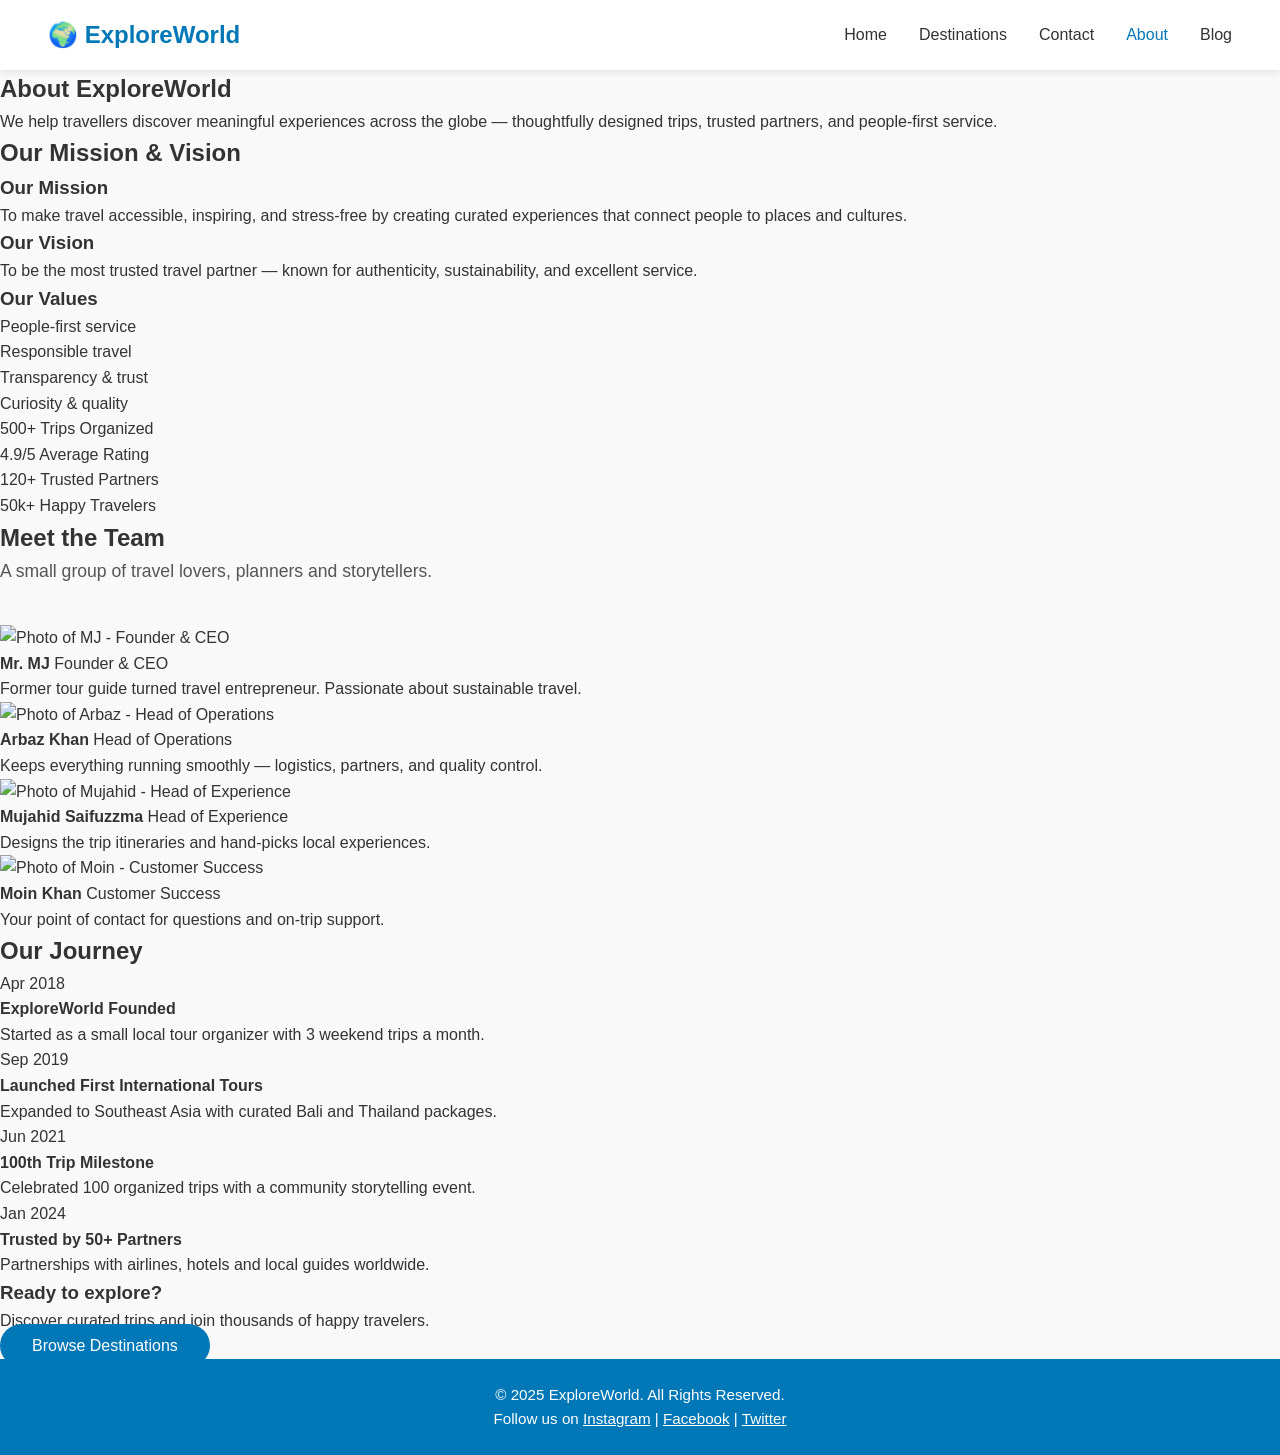
==== about.html @ b35149ba "Created about section" ====
<!DOCTYPE html>
<html lang="en">
<head>
  <meta charset="utf-8" />
  <meta name="viewport" content="width=device-width,initial-scale=1" />
  <title>Explore World | About Us</title>
  <link rel="stylesheet" href="styles/style.css" />
</head>
<body>

  <!-- ===== HEADER / NAVBAR ===== -->
  <header class="navbar">
    <div class="logo">🌍 ExploreWorld</div>
    <nav>
      <ul>
        <li><a href="index.html">Home</a></li>
        <li><a href="destinations.html">Destinations</a></li>
        <li><a href="contact.html">Contact</a></li>
        <li><a href="about.html" class="active">About</a></li>
        <li><a href="blog.html">Blog</a></li>
      </ul>
    </nav>
  </header>

  <!-- ===== HERO / PAGE INTRO ===== -->
  <main>
    <section class="about-hero" aria-labelledby="about-title">
      <div class="about-hero-inner">
        <h1 id="about-title">About ExploreWorld</h1>
        <p class="lead">
          We help travellers discover meaningful experiences across the globe — thoughtfully designed trips, trusted partners, and people-first service.
        </p>
      </div>
    </section>

    <!-- ===== MISSION / VISION ===== -->
    <section class="mission" aria-labelledby="mission-title">
      <div class="container">
        <h2 id="mission-title">Our Mission & Vision</h2>
        <div class="mission-grid">
          <article class="mission-card">
            <h3>Our Mission</h3>
            <p>
              To make travel accessible, inspiring, and stress-free by creating curated experiences
              that connect people to places and cultures.
            </p>
          </article>

          <article class="mission-card">
            <h3>Our Vision</h3>
            <p>
              To be the most trusted travel partner — known for authenticity, sustainability, and excellent service.
            </p>
          </article>

          <article class="mission-card">
            <h3>Our Values</h3>
            <ul>
              <li>People-first service</li>
              <li>Responsible travel</li>
              <li>Transparency & trust</li>
              <li>Curiosity & quality</li>
            </ul>
          </article>
        </div>
      </div>
    </section>

    <!-- ===== STATS HIGHLIGHT ===== -->
    <section class="stats" aria-label="Quick facts">
      <div class="container stats-grid" role="list">
        <div class="stat" role="listitem">
          <span class="stat-number">500+</span>
          <span class="stat-label">Trips Organized</span>
        </div>
        <div class="stat" role="listitem">
          <span class="stat-number">4.9/5</span>
          <span class="stat-label">Average Rating</span>
        </div>
        <div class="stat" role="listitem">
          <span class="stat-number">120+</span>
          <span class="stat-label">Trusted Partners</span>
        </div>
        <div class="stat" role="listitem">
          <span class="stat-number">50k+</span>
          <span class="stat-label">Happy Travelers</span>
        </div>
      </div>
    </section>

    <!-- ===== TEAM ===== -->
    <section class="team" aria-labelledby="team-title">
      <div class="container">
        <h2 id="team-title">Meet the Team</h2>
        <p class="subtitle">A small group of travel lovers, planners and storytellers.</p>

        <div class="team-grid">
          <figure class="team-card">
            <img src="assets/MJ.png" alt="Photo of MJ - Founder & CEO" />
            <figcaption>
              <strong>Mr. MJ</strong>
              <span>Founder & CEO</span>
              <p class="small">Former tour guide turned travel entrepreneur. Passionate about sustainable travel.</p>
            </figcaption>
          </figure>

          <figure class="team-card">
            <img src="assets/arbaz.png" alt="Photo of Arbaz - Head of Operations" />
            <figcaption>
              <strong>Arbaz Khan</strong>
              <span>Head of Operations</span>
              <p class="small">Keeps everything running smoothly — logistics, partners, and quality control.</p>
            </figcaption>
          </figure>

          <figure class="team-card">
            <img src="assets/mujahid.png" alt="Photo of Mujahid - Head of Experience" />
            <figcaption>
              <strong>Mujahid Saifuzzma</strong>
              <span>Head of Experience</span>
              <p class="small">Designs the trip itineraries and hand-picks local experiences.</p>
            </figcaption>
          </figure>

          <figure class="team-card">
            <img src="assets/moin.png" alt="Photo of Moin - Customer Success" />
            <figcaption>
              <strong>Moin Khan</strong>
              <span>Customer Success</span>
              <p class="small">Your point of contact for questions and on-trip support.</p>
            </figcaption>
          </figure>
        </div>
      </div>
    </section>

    <!-- ===== TIMELINE / MILESTONES ===== -->
    <section class="timeline" aria-labelledby="timeline-title">
      <div class="container">
        <h2 id="timeline-title">Our Journey</h2>

        <ol class="milestones">
          <li>
            <time datetime="2018-04-01">Apr 2018</time>
            <h4>ExploreWorld Founded</h4>
            <p>Started as a small local tour organizer with 3 weekend trips a month.</p>
          </li>
          <li>
            <time datetime="2019-09-01">Sep 2019</time>
            <h4>Launched First International Tours</h4>
            <p>Expanded to Southeast Asia with curated Bali and Thailand packages.</p>
          </li>
          <li>
            <time datetime="2021-06-01">Jun 2021</time>
            <h4>100th Trip Milestone</h4>
            <p>Celebrated 100 organized trips with a community storytelling event.</p>
          </li>
          <li>
            <time datetime="2024-01-01">Jan 2024</time>
            <h4>Trusted by 50+ Partners</h4>
            <p>Partnerships with airlines, hotels and local guides worldwide.</p>
          </li>
        </ol>
      </div>
    </section>

    <!-- ===== CALL TO ACTION ===== -->
    <section class="cta" aria-labelledby="cta-title">
      <div class="container cta-box">
        <h3 id="cta-title">Ready to explore?</h3>
        <p>Discover curated trips and join thousands of happy travelers.</p>
        <p><a class="btn" href="destinations.html">Browse Destinations</a></p>
      </div>
    </section>
  </main>

  <!-- ===== FOOTER ===== -->
  <footer>
    <p>© 2025 ExploreWorld. All Rights Reserved.</p>
    <p>Follow us on 
      <a href="#">Instagram</a> | 
      <a href="#">Facebook</a> | 
      <a href="#">Twitter</a>
    </p>
  </footer>

</body>
</html>
---- styles/style.css ----
/* ========== GLOBAL STYLES ========== */
* {
  margin: 0;
  padding: 0;
  box-sizing: border-box;
}

body {
  font-family: 'Poppins', sans-serif;
  color: #333;
  background-color: #f9f9f9;
  line-height: 1.6;
}

/* ========== NAVBAR ========== */
.navbar {
  position: sticky;
  top: 0;
  z-index: 1000;
  background: #ffffff;
  display: flex;
  justify-content: space-between;
  align-items: center;
  padding: 1rem 3rem;
  box-shadow: 0 2px 8px rgba(0,0,0,0.1);
}

.logo {
  font-size: 1.5rem;
  font-weight: bold;
  color: #0077b6;
}

.navbar ul {
  display: flex;
  list-style: none;
}

.navbar li {
  margin-left: 2rem;
}

.navbar a {
  text-decoration: none;
  color: #333;
  font-weight: 500;
  transition: color 0.3s ease;
}

.navbar a:hover,
.navbar a.active {
  color: #0077b6;
}

/* ========== HERO SECTION ========== */
.hero {
  background: url('images/hero.jpg') no-repeat center center/cover;
  height: 75vh;
  display: flex;
  align-items: center;
  justify-content: center;
  text-align: center;
  color: #fff;
  position: relative;
}

.hero::before {
  content: "";
  position: absolute;
  top: 0; left: 0;
  width: 100%; height: 100%;
  /* background: rgba(0,0,0,0.45); */
  background: rgba(10, 25, 47, 0.55);
  /* background: rgba(30, 20, 10, 0.55); */



}

.hero-content {
  position: relative;
  z-index: 1;
  max-width: 700px;
  padding: 1rem;
}

.hero h1 {
  font-size: 3rem;
  margin-bottom: 1rem;
  letter-spacing: 1px;
}

.hero p {
  font-size: 1.2rem;
  margin-bottom: 1.5rem;
  color: #f1f1f1;
}

.btn {
  background: #0077b6;
  color: #fff;
  padding: 0.8rem 2rem;
  border-radius: 30px;
  text-decoration: none;
  font-weight: 500;
  transition: background 0.3s ease, transform 0.2s ease;
}

.btn:hover {
  background: #023e8a;
  transform: scale(1.05);
}

/* ========== DESTINATIONS PREVIEW ========== */
.destinations {
  padding: 4rem 2rem;
  text-align: center;
  background: #fff;
}

.destinations h2 {
  font-size: 2rem;
  margin-bottom: 2rem;
  color: #023e8a;
}

.destination-grid {
  display: grid;
  grid-template-columns: repeat(auto-fit, minmax(280px, 1fr));
  gap: 2rem;
}

.card {
  background: #ffffff;
  border-radius: 10px;
  box-shadow: 0 4px 10px rgba(0,0,0,0.1);
  overflow: hidden;
  transition: transform 0.3s ease;
}

.card:hover {
  transform: translateY(-8px);
}

.card img {
  width: 100%;
  height: 200px;
  object-fit: cover;
}

.card h3 {
  margin: 1rem 0 0.5rem;
  color: #0077b6;
}

.card p {
  padding: 0 1rem 1.5rem;
  font-size: 0.95rem;
}

/* ========== TESTIMONIALS SECTION ========== */
.testimonials {
  background: #f1f8ff;
  padding: 4rem 2rem;
  text-align: center;
}

.testimonials h2 {
  font-size: 2rem;
  margin-bottom: 2rem;
  color: #023e8a;
}

.testimonial-container {
  display: flex;
  flex-wrap: wrap;
  justify-content: center;
  gap: 2rem;
}

.testimonial {
  background: #fff;
  padding: 1.5rem;
  border-radius: 10px;
  max-width: 300px;
  box-shadow: 0 4px 10px rgba(0,0,0,0.1);
  transition: transform 0.3s ease;
}

.testimonial:hover {
  transform: scale(1.05);
}

.testimonial p {
  font-style: italic;
  color: #555;
}

.testimonial span {
  display: block;
  margin-top: 1rem;
  font-weight: 600;
  color: #0077b6;
}

/* ========== FOOTER ========== */
footer {
  background: #0077b6;
  color: #fff;
  text-align: center;
  padding: 1.5rem 0;
  font-size: 0.95rem;
}

footer a {
  color: #fff;
  text-decoration: underline;
}

footer a:hover {
  color: #caf0f8;
}

/* ========== RESPONSIVE DESIGN ========== */
@media (max-width: 768px) {
  .hero h1 {
    font-size: 2.2rem;
  }

  .hero p {
    font-size: 1rem;
  }

  .navbar {
    flex-direction: column;
    padding: 1rem;
  }

  .navbar ul {
    margin-top: 0.8rem;
  }
}







/* ===== DESTINATIONS PAGE ===== */
.destination-page {
  padding: 4rem 2rem;
  background: #fff;
  text-align: center;
}

.page-title {
  font-size: 2.2rem;
  color: #023e8a;
  margin-bottom: 0.5rem;
}

.subtitle {
  font-size: 1.1rem;
  color: #555;
  margin-bottom: 2.5rem;
}

/* Reuse grid card styles */
.destination-page .destination-grid {
  display: grid;
  grid-template-columns: repeat(auto-fit, minmax(280px, 1fr));
  gap: 2rem;
}

.destination-page .card {
  background: #ffffff;
  border-radius: 10px;
  box-shadow: 0 4px 10px rgba(0,0,0,0.1);
  overflow: hidden;
  transition: transform 0.3s ease, box-shadow 0.3s ease;
}

.destination-page .card:hover {
  transform: translateY(-8px);
  box-shadow: 0 8px 20px rgba(0,0,0,0.15);
}

.destination-page .card img {
  width: 100%;
  height: 200px;
  object-fit: cover;
}

.destination-page .card h3 {
  margin: 1rem 0 0.5rem;
  color: #0077b6;
}

.destination-page .card p {
  padding: 0 1rem 1rem;
  font-size: 0.95rem;
  color: #555;
}

.destination-page .btn {
  background: #0077b6;
  color: #fff;
  display: inline-block;
  margin-bottom: 1.2rem;
  padding: 0.6rem 1.5rem;
  border-radius: 25px;
  text-decoration: none;
  transition: background 0.3s ease, transform 0.3s ease;
}

.destination-page .btn:hover {
  background: #023e8a;
  transform: scale(1.05);
}

/* ===== COMPARISON TABLE ===== */
.comparison {
  background: #f1f8ff;
  padding: 4rem 2rem;
  text-align: center;
}

.comparison h2 {
  font-size: 2rem;
  color: #023e8a;
  margin-bottom: 2rem;
}

.table-wrapper {
  overflow-x: auto;
}

table {
  width: 100%;
  border-collapse: collapse;
  margin: 0 auto;
  max-width: 900px;
  background: #fff;
  border-radius: 10px;
  box-shadow: 0 4px 10px rgba(0,0,0,0.1);
}

thead {
  background: #0077b6;
  color: #fff;
}

th, td {
  padding: 1rem;
  border-bottom: 1px solid #ddd;
}

tr:hover {
  background-color: #f0f8ff;
}

th {
  text-transform: uppercase;
  letter-spacing: 1px;
}

td {
  color: #333;
  font-size: 0.95rem;
}

/* ===== RESPONSIVE ===== */
@media (max-width: 768px) {
  .destination-page {
    padding: 2rem 1rem;
  }

  .comparison table {
    font-size: 0.9rem;
  }

  .destination-page .card img {
    height: 180px;
  }
}







/* ===== CONTACT PAGE ===== */
.contact-page {
  padding: 4rem 2rem;
  background: #fff;
  text-align: center;
}

.contact-page .page-title {
  font-size: 2.2rem;
  color: #023e8a;
  margin-bottom: 0.5rem;
}

.contact-page .subtitle {
  font-size: 1.1rem;
  color: #555;
  margin-bottom: 2.5rem;
}

/* FORM STYLING */
.contact-form {
  max-width: 700px;
  margin: 0 auto;
  background: #f9f9f9;
  padding: 2rem;
  border-radius: 10px;
  box-shadow: 0 4px 10px rgba(0,0,0,0.1);
  text-align: left;
}

.form-group {
  margin-bottom: 1.2rem;
}

label {
  display: block;
  font-weight: 600;
  margin-bottom: 0.4rem;
  color: #023e8a;
}

input[type="text"],
input[type="email"],
input[type="number"],
select,
textarea {
  width: 100%;
  padding: 0.7rem;
  border: 1px solid #ccc;
  border-radius: 6px;
  font-size: 1rem;
  transition: border-color 0.3s ease;
}

input:focus,
select:focus,
textarea:focus {
  border-color: #0077b6;
  outline: none;
}

fieldset {
  border: 1px solid #ddd;
  padding: 1rem;
  border-radius: 6px;
  margin-bottom: 1.2rem;
}

legend {
  font-weight: bold;
  color: #0077b6;
}

.checkbox label {
  display: flex;
  align-items: center;
  gap: 0.5rem;
  font-weight: 500;
}

.submit-btn {
  display: block;
  width: 100%;
  background: #0077b6;
  color: #fff;
  padding: 0.8rem;
  border: none;
  border-radius: 30px;
  font-size: 1rem;
  cursor: pointer;
  transition: background 0.3s ease, transform 0.2s ease;
}

.submit-btn:hover {
  background: #023e8a;
  transform: scale(1.05);
}

/* ===== FAQ SECTION ===== */
.faq {
  background: #f1f8ff;
  padding: 4rem 2rem;
  max-width: 800px;
  margin: 2rem auto;
  border-radius: 10px;
}

.faq h2 {
  text-align: center;
  color: #023e8a;
  margin-bottom: 2rem;
}

details {
  background: #fff;
  border: 1px solid #ddd;
  border-radius: 6px;
  padding: 1rem;
  margin-bottom: 1rem;
  box-shadow: 0 2px 5px rgba(0,0,0,0.05);
  transition: all 0.3s ease;
}

summary {
  cursor: pointer;
  font-weight: 600;
  color: #0077b6;
}

details[open] {
  border-color: #0077b6;
  background: #e8f4ff;
}

/* ===== RESPONSIVE ===== */
@media (max-width: 768px) {
  .contact-form {
    padding: 1.5rem;
  }

  .submit-btn {
    font-size: 0.95rem;
  }
}
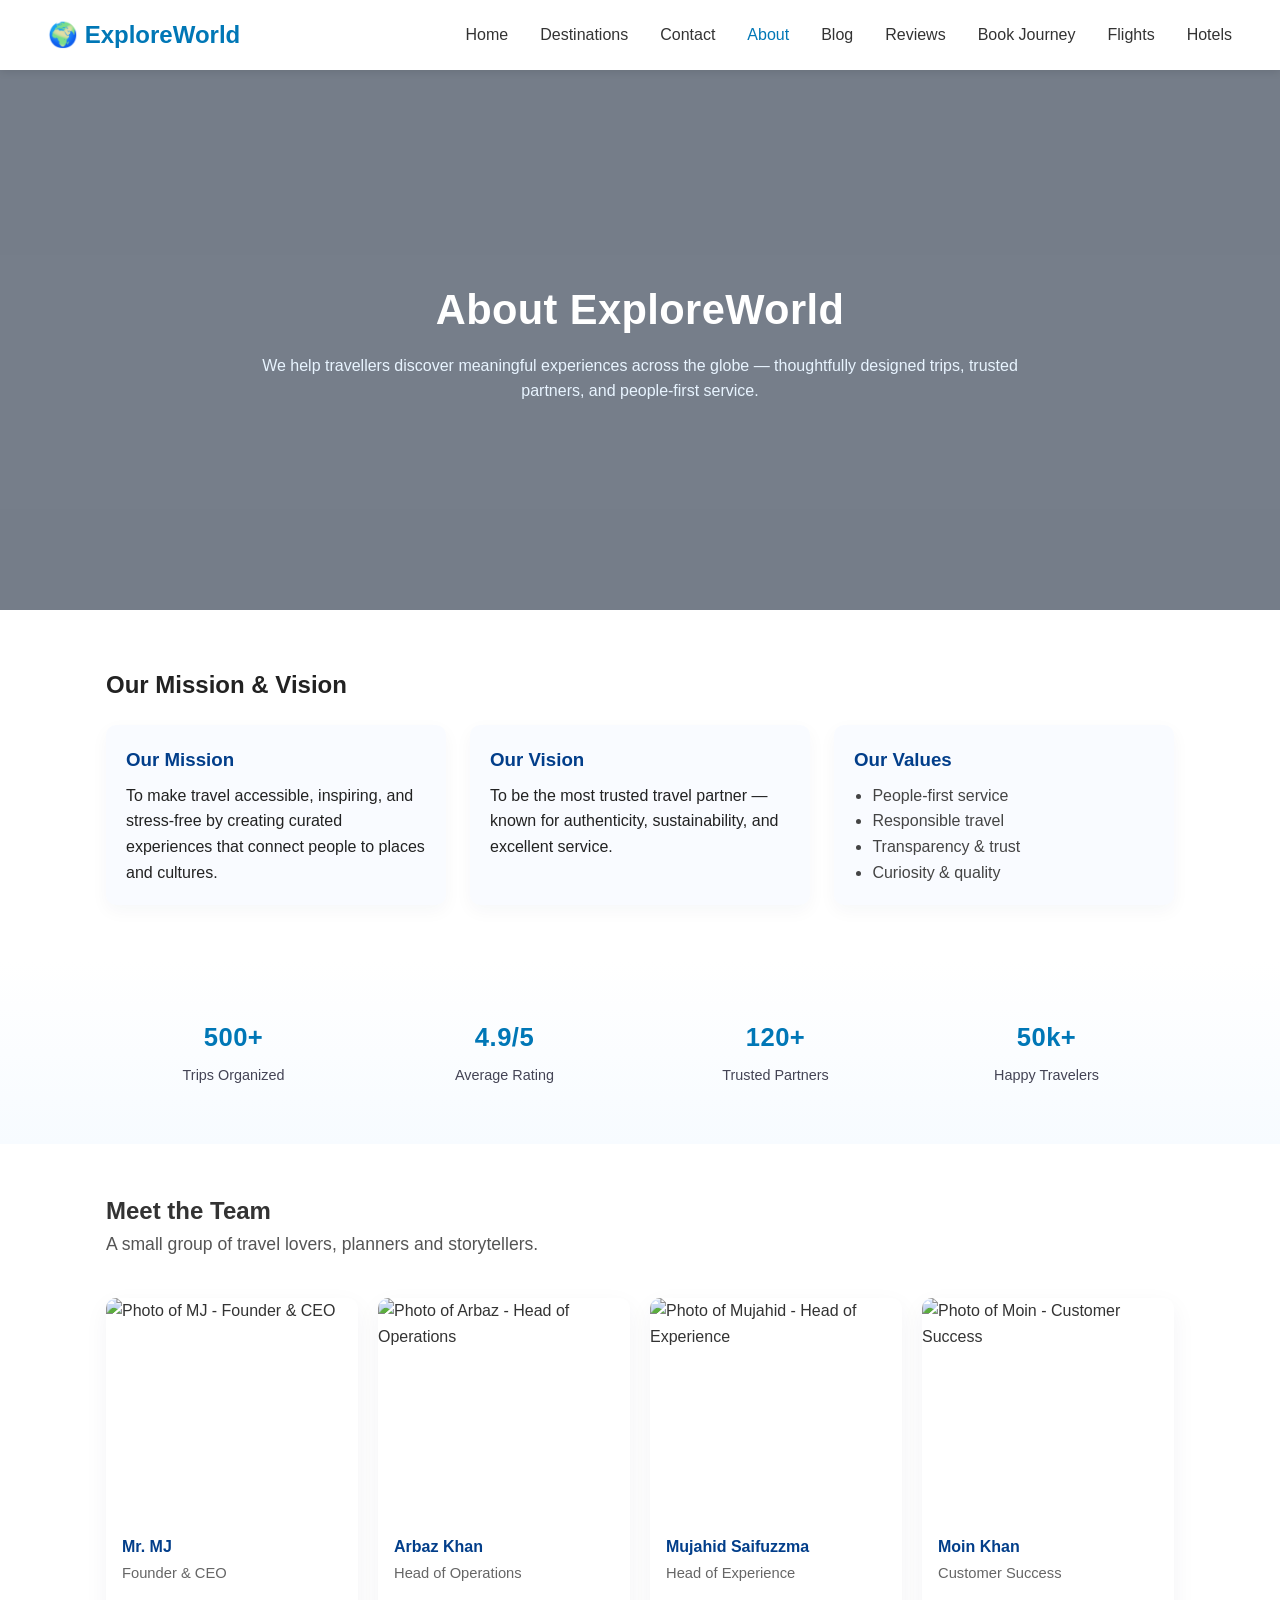
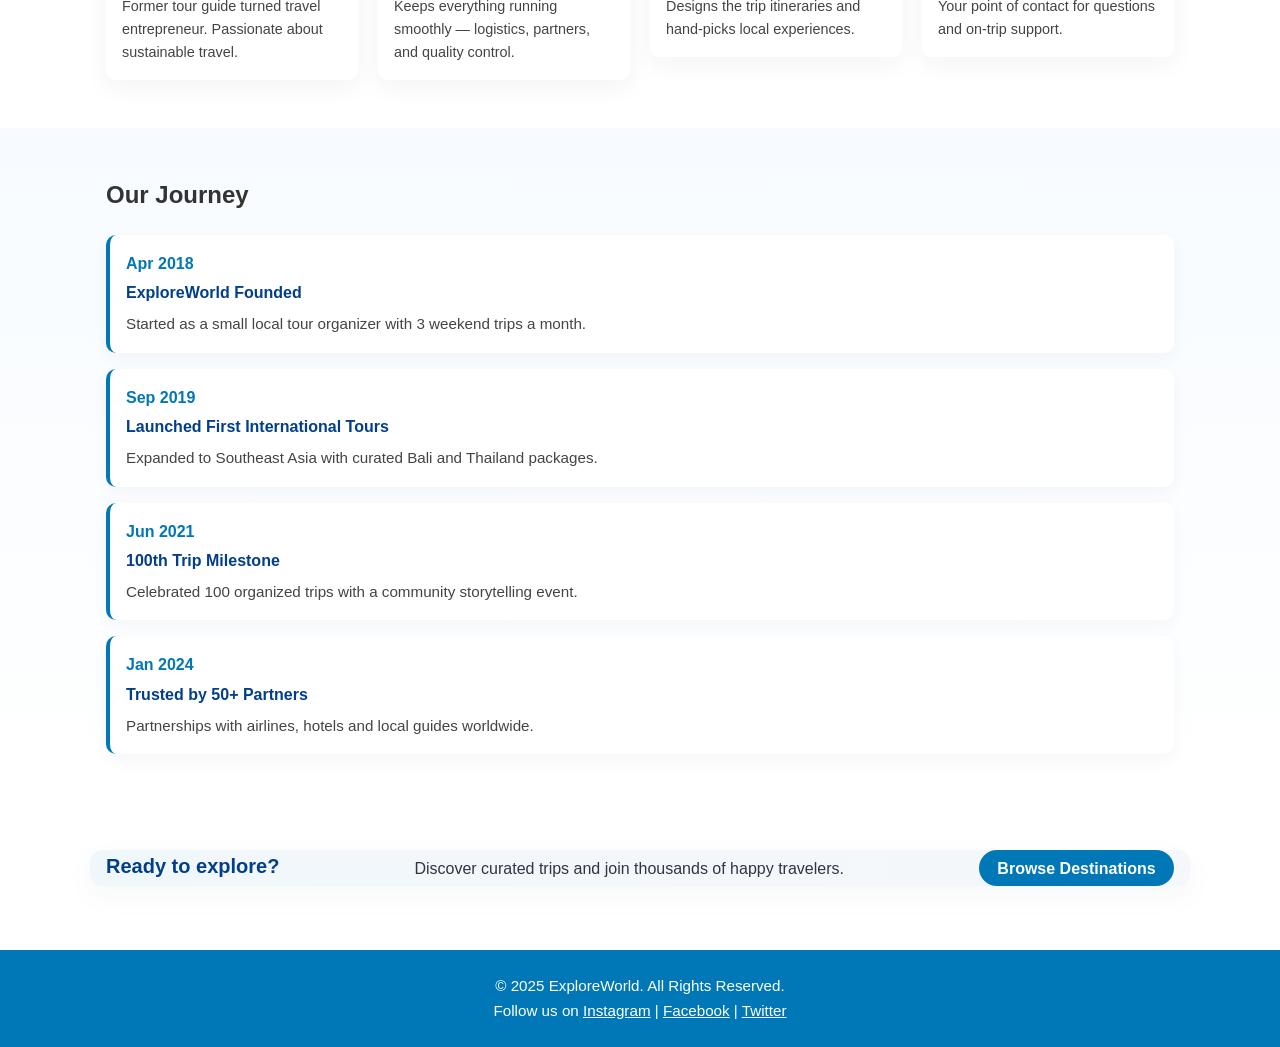
==== commit 1fcbe36a: "Updated the background image of hero section for each page" ====
--- a/about.html
+++ b/about.html
@@ -18,6 +18,10 @@
         <li><a href="contact.html">Contact</a></li>
         <li><a href="about.html" class="active">About</a></li>
         <li><a href="blog.html">Blog</a></li>
+        <li><a href="reviews.html">Reviews</a></li>
+        <li><a href="book-journey.html">Book Journey</a></li>
+        <li><a href="flight_book.html">Flights</a></li>
+        <li><a href="hotel_book.html">Hotels</a></li>
       </ul>
     </nav>
   </header>
--- a/styles/style.css
+++ b/styles/style.css
@@ -54,8 +54,9 @@
 
 /* ========== HERO SECTION ========== */
 .hero {
-  background: url('images/hero.jpg') no-repeat center center/cover;
-  height: 75vh;
+  /* background: url('images/home.png') no-repeat center center/cover; */
+  background: url('https://encrypted-tbn0.gstatic.com/images?q=tbn:ANd9GcST7Q5LJX206d4r08bEuz9QnSVRaZGYV5e2NQ&s') no-repeat top center/cover;
+  height: 80vh;
   display: flex;
   align-items: center;
   justify-content: center;
@@ -536,3 +537,1597 @@
   }
 }
 
+
+
+
+
+/* ===== ABOUT PAGE STYLES ===== */
+
+/* Container helper used on other pages; if not present, this ensures consistent width */
+.container {
+  max-width: 1100px;
+  margin: 0 auto;
+  padding: 0 1.25rem;
+}
+
+/* -------- HERO / INTRO -------- */
+
+
+.about-hero {
+  background: url('../images/about.png') no-repeat center center;
+  background-size: cover;      /* ✅ keeps proportions, fills width naturally */
+  background-position: center; /* ✅ keeps subject centered */
+  height: 60vh;                /* ✅ only 60% of viewport height */
+  display: flex;
+  align-items: center;
+  justify-content: center;
+  text-align: center;
+  color: #fff;
+  position: relative;
+  overflow: hidden;
+}
+
+
+
+
+.about-hero::before {
+  content: "";
+  position: absolute;
+  inset: 0;
+  background: rgba(10,25,47,0.55);  /* cinematic overlay matching site */
+}
+
+.about-hero-inner {
+  position: relative;
+  z-index: 1;
+  max-width: 900px;
+  padding: 0 1rem;
+  animation: fadeUp 700ms ease both;
+}
+
+.about-hero h1 {
+  font-size: clamp(1.8rem, 3.5vw, 2.6rem);
+  margin-bottom: 0.6rem;
+  letter-spacing: 0.4px;
+}
+
+.about-hero .lead {
+  font-size: 1rem;
+  color: #e8f4ff;
+  max-width: 760px;
+  margin: 0 auto;
+}
+
+/* -------- MISSION / VALUES -------- */
+.mission {
+  padding: 3.5rem 0;
+  background: #fff;
+  color: #222;
+}
+
+.mission-grid {
+  display: grid;
+  grid-template-columns: repeat(auto-fit, minmax(220px, 1fr));
+  gap: 1.5rem;
+  margin-top: 1.25rem;
+}
+
+.mission-card {
+  background: #f9fbff;
+  padding: 1.25rem;
+  border-radius: 10px;
+  box-shadow: 0 6px 18px rgba(2,46,88,0.04);
+  transition: transform 250ms ease, box-shadow 250ms ease;
+}
+
+.mission-card h3 {
+  color: #023e8a;
+  margin-bottom: 0.5rem;
+}
+
+.mission-card ul {
+  margin-top: 0.5rem;
+  padding-left: 1.15rem;
+  color: #444;
+}
+
+.mission-card:hover {
+  transform: translateY(-6px);
+  box-shadow: 0 12px 28px rgba(2,46,88,0.08);
+}
+
+/* -------- STATS HIGHLIGHT -------- */
+.stats {
+  padding: 2.5rem 0;
+  background: linear-gradient(180deg, #fff 0%, #f7fbff 100%);
+}
+
+.stats-grid {
+  display: grid;
+  grid-template-columns: repeat(auto-fit, minmax(160px, 1fr));
+  gap: 1rem;
+  align-items: center;
+  text-align: center;
+}
+
+.stat {
+  padding: 1rem;
+}
+
+.stat-number {
+  display: block;
+  font-size: 1.6rem;
+  font-weight: 700;
+  color: #0077b6;
+  letter-spacing: 0.5px;
+  margin-bottom: 0.25rem;
+  transform-origin: center;
+  animation: popIn 700ms ease both;
+}
+
+.stat-label {
+  font-size: 0.9rem;
+  color: #445;
+}
+
+/* -------- TEAM GRID -------- */
+.team {
+  padding: 3rem 0;
+  background: #fff;
+}
+
+.team-grid {
+  display: grid;
+  grid-template-columns: repeat(auto-fit, minmax(220px, 1fr));
+  gap: 1.25rem;
+  margin-top: 1rem;
+  align-items: start;
+}
+
+.team-card {
+  background: #ffffff;
+  border-radius: 10px;
+  overflow: hidden;
+  text-align: left;
+  box-shadow: 0 8px 24px rgba(2,46,88,0.05);
+  transition: transform 300ms ease, box-shadow 300ms ease;
+  cursor: default;
+}
+
+.team-card img {
+  width: 100%;
+  height: 220px;
+  object-fit: cover;
+  display: block;
+  filter: saturate(0.95);
+  transition: transform 350ms ease;
+}
+
+.team-card figcaption {
+  padding: 1rem;
+}
+
+.team-card strong {
+  display: block;
+  color: #023e8a;
+  margin-bottom: 0.15rem;
+}
+
+.team-card span {
+  display: block;
+  color: #666;
+  font-size: 0.92rem;
+  margin-bottom: 0.6rem;
+}
+
+.team-card p.small {
+  font-size: 0.9rem;
+  color: #444;
+  margin: 0;
+}
+
+/* team hover effect */
+.team-card:hover {
+  transform: translateY(-8px);
+  box-shadow: 0 18px 40px rgba(2,46,88,0.09);
+}
+
+.team-card:hover img {
+  transform: scale(1.05);
+}
+
+/* -------- TIMELINE / MILESTONES -------- */
+.timeline {
+  padding: 3rem 0;
+  background: linear-gradient(180deg, #f7fbff 0%, #fff 100%);
+}
+
+.milestones {
+  list-style: none;
+  margin: 1.25rem 0 0;
+  padding: 0;
+  display: grid;
+  gap: 1rem;
+}
+
+.milestones li {
+  background: #fff;
+  padding: 1rem;
+  border-radius: 10px;
+  border-left: 4px solid #0077b6;
+  box-shadow: 0 6px 18px rgba(2,46,88,0.04);
+}
+
+.milestones time {
+  display: block;
+  color: #0077b6;
+  font-weight: 700;
+  margin-bottom: 0.25rem;
+}
+
+.milestones h4 {
+  margin: 0 0 0.4rem;
+  color: #023e8a;
+}
+
+.milestones p {
+  margin: 0;
+  color: #444;
+  font-size: 0.95rem;
+}
+
+/* -------- CTA BOX -------- */
+.cta {
+  padding: 3rem 0 4rem;
+  background: #fff;
+}
+
+.cta-box {
+  background: linear-gradient(90deg, rgba(0,119,182,0.06), rgba(2,62,138,0.04));
+  border-radius: 12px;
+  padding: 1.6rem;
+  display: flex;
+  gap: 1rem;
+  align-items: center;
+  justify-content: space-between;
+  box-shadow: 0 10px 30px rgba(2,46,88,0.04);
+}
+
+.cta-box h3 {
+  margin: 0 0 0.25rem;
+  color: #023e8a;
+  font-size: 1.25rem;
+}
+
+.cta-box p {
+  margin: 0;
+  color: #334;
+}
+
+.cta-box .btn {
+  padding: 0.6rem 1.15rem;
+  border-radius: 26px;
+}
+
+/* Small screens: stack CTA content */
+@media (max-width: 720px) {
+  .cta-box {
+    flex-direction: column;
+    text-align: center;
+  }
+}
+
+/* -------- UTILITY ANIMATIONS -------- */
+@keyframes fadeUp {
+  from { opacity: 0; transform: translateY(10px); }
+  to   { opacity: 1; transform: translateY(0); }
+}
+
+@keyframes popIn {
+  from { transform: scale(0.96); opacity: 0; }
+  to   { transform: scale(1); opacity: 1; }
+}
+
+/* subtle entrance for mission cards */
+.mission-card { animation: fadeUp 500ms ease both; }
+
+/* small helpful responsive tweaks */
+@media (max-width: 900px) {
+  .about-hero { padding: 4.5rem 0; }
+  .team-card img { height: 200px; }
+  .stat-number { font-size: 1.35rem; }
+}
+
+@media (max-width: 480px) {
+  .about-hero { padding: 3.5rem 0; }
+  .team-card img { height: 150px; }
+  .mission-card { padding: 1rem; }
+}
+
+
+
+/* ===== BLOG PAGE STYLES =====*/
+/* Container helper (safe to include if already present) */
+.container {
+  max-width: 1100px;
+  margin: 0 auto;
+  padding: 0 1rem;
+}
+
+/* ===== HERO / INTRO ===== */
+
+.blog-hero {
+  background: url('https://encrypted-tbn0.gstatic.com/images?q=tbn:ANd9GcRQn0cQL3gW87gJkFz17L0DW4qv-b-d36481w&s') no-repeat center center;
+  background-size: cover;      /* ✅ keeps proportions, fills width naturally */
+  background-position: center; /* ✅ keeps subject centered */
+  height: 60vh;                /* ✅ only 60% of viewport height */
+  display: flex;
+  align-items: center;
+  justify-content: center;
+  text-align: center;
+  color: #fff;
+  position: relative;
+  overflow: hidden;
+}
+
+.blog-hero::before {
+  content: "";
+  position: absolute;
+  inset: 0;
+  background: rgba(10,25,47,0.55);
+}
+
+.blog-hero .container {
+  position: relative;
+  z-index: 1;
+}
+
+.blog-hero h1 {
+  font-size: clamp(1.6rem, 3.2vw, 2.4rem);
+  margin: 0 0 0.4rem;
+  color: #fff;
+}
+
+.blog-hero .lead {
+  color: #e8f4ff;
+  font-size: 1rem;
+  margin: 0;
+}
+
+/* ===== CONTROLS: SEARCH & FILTER ===== */
+.blog-controls {
+  display: flex;
+  gap: 1rem;
+  align-items: center;
+  justify-content: space-between;
+  margin: 1.25rem auto;
+}
+
+.search-form {
+  display: flex;
+  gap: 0.5rem;
+  align-items: center;
+  width: 100%;
+  max-width: 620px;
+}
+
+.search-form input[type="search"] {
+  flex: 1;
+  padding: 0.6rem 0.75rem;
+  border-radius: 8px;
+  border: 1px solid #d6e7f7;
+  background: #fff;
+  font-size: 0.95rem;
+  transition: box-shadow .18s ease, border-color .18s ease;
+}
+
+.search-form input[type="search"]:focus {
+  outline: none;
+  border-color: #0077b6;
+  box-shadow: 0 6px 18px rgba(2,62,138,0.06);
+}
+
+.search-form .btn {
+  padding: 0.55rem 0.9rem;
+  border-radius: 8px;
+  font-size: 0.95rem;
+}
+
+/* filters */
+.blog-controls .filters select {
+  padding: 0.55rem 0.6rem;
+  border-radius: 8px;
+  border: 1px solid #d6e7f7;
+  background: #fff;
+  font-size: 0.95rem;
+}
+
+/* On very small screens stack controls */
+@media (max-width: 720px) {
+  .blog-controls {
+    flex-direction: column;
+    align-items: stretch;
+  }
+  .search-form { max-width: 100%; }
+}
+
+/* ===== MAIN LAYOUT: POSTS + SIDEBAR ===== */
+.blog-content {
+  display: grid;
+  grid-template-columns: 1fr 320px;
+  gap: 2rem;
+  padding: 1rem 0 3rem;
+  align-items: start;
+}
+
+/* make single column on small screens */
+@media (max-width: 980px) {
+  .blog-content { grid-template-columns: 1fr; padding: 0.5rem 0 2rem; }
+}
+
+/* ===== POSTS LIST ===== */
+.posts {
+  display: flex;
+  flex-direction: column;
+  gap: 1.2rem;
+}
+
+/* Post card */
+.post-card {
+  display: grid;
+  grid-template-columns: 220px 1fr;
+  gap: 1rem;
+  background: #fff;
+  border-radius: 10px;
+  overflow: hidden;
+  box-shadow: 0 8px 22px rgba(2,46,88,0.04);
+  transition: transform .22s ease, box-shadow .22s ease;
+  align-items: start;
+}
+
+.post-card:hover {
+  transform: translateY(-6px);
+  box-shadow: 0 18px 40px rgba(2,46,88,0.07);
+}
+
+/* Featured variation */
+.post-card.featured {
+  grid-template-columns: 1fr 1fr;
+}
+
+/* Thumb */
+.post-thumb img {
+  width: 100%;
+  height: 100%;
+  max-height: 160px;
+  object-fit: cover;
+  display: block;
+}
+
+/* body */
+.post-body {
+  padding: 1rem 1.25rem;
+}
+
+.post-meta {
+  font-size: 0.85rem;
+  color: #6b7a8a;
+  margin-bottom: 0.4rem;
+}
+
+.post-body h3 {
+  margin: 0 0 0.5rem;
+  font-size: 1.05rem;
+}
+
+.post-body p {
+  margin: 0 0 0.9rem;
+  color: #444;
+  line-height: 1.5;
+}
+
+/* Buttons */
+.btn-outline {
+  display: inline-block;
+  padding: 0.45rem 0.8rem;
+  border-radius: 8px;
+  border: 1px solid #0077b6;
+  color: #0077b6;
+  text-decoration: none;
+  font-weight: 600;
+  transition: background .18s ease, color .18s ease, transform .12s ease;
+}
+
+.btn-outline:hover {
+  background: rgba(0,119,182,0.08);
+  transform: translateY(-2px);
+}
+
+/* Pagination */
+.pagination {
+  display: flex;
+  gap: 0.75rem;
+  align-items: center;
+  justify-content: center;
+  margin-top: 0.6rem;
+  padding: 0.8rem 0;
+}
+
+.pagination a {
+  padding: 0.45rem 0.9rem;
+  border-radius: 8px;
+  text-decoration: none;
+  color: #023e8a;
+  border: 1px solid #e6f1fb;
+  background: #fff;
+}
+
+.pagination a[aria-disabled="true"] { opacity: 0.5; pointer-events: none; }
+
+/* ===== SIDEBAR ===== */
+.sidebar {
+  background: #fff;
+  border-radius: 10px;
+  padding: 1rem;
+  box-shadow: 0 8px 22px rgba(2,46,88,0.04);
+  display: flex;
+  flex-direction: column;
+  gap: 1rem;
+}
+
+/* Widgets */
+.widget h3 {
+  margin: 0 0 0.6rem;
+  color: #023e8a;
+  font-size: 1rem;
+}
+
+.widget p, .widget ul, .widget .tags {
+  margin: 0;
+  color: #444;
+  font-size: 0.95rem;
+}
+
+.widget-recent ul,
+.widget-cats ul {
+  list-style: none;
+  padding: 0;
+  margin: 0;
+}
+
+.widget-recent li,
+.widget-cats li {
+  margin-bottom: 0.5rem;
+}
+
+.widget-recent a,
+.widget-cats a {
+  color: #145a86;
+  text-decoration: none;
+}
+
+.widget-recent a:hover,
+.widget-cats a:hover {
+  text-decoration: underline;
+}
+
+/* Tags */
+.tags {
+  display: flex;
+  gap: 0.45rem;
+  flex-wrap: wrap;
+}
+
+.tag {
+  padding: 0.35rem 0.55rem;
+  border-radius: 999px;
+  background: #f1f8ff;
+  color: #0077b6;
+  font-size: 0.85rem;
+  text-decoration: none;
+  border: 1px solid rgba(0,119,182,0.06);
+}
+
+.tag:hover { background: #e8f4ff; }
+
+/* Newsletter widget form */
+.widget-newsletter form {
+  display: flex;
+  gap: 0.5rem;
+  align-items: center;
+}
+
+.widget-newsletter input[type="email"] {
+  flex: 1;
+  padding: 0.5rem;
+  border-radius: 8px;
+  border: 1px solid #d6e7f7;
+}
+
+.widget-newsletter .btn {
+  padding: 0.5rem 0.7rem;
+  border-radius: 8px;
+}
+
+/* ===== ACCESSIBILITY HELPERS ===== */
+.visually-hidden {
+  position: absolute !important;
+  width: 1px; height: 1px;
+  padding: 0; margin: -1px;
+  overflow: hidden; clip: rect(0 0 0 0);
+  white-space: nowrap; border: 0;
+}
+
+/* ===== SMALL SCREEN TWEAKS ===== */
+@media (max-width: 720px) {
+  .post-card {
+    grid-template-columns: 1fr;
+  }
+  .post-thumb img { max-height: 260px; height: auto; }
+  .post-body { padding: 0.9rem; }
+  .sidebar { order: 2; }
+  .posts { order: 1; }
+}
+
+/* ===== MICRO INTERACTIONS & UTILITY ===== */
+.post-card .post-meta::before {
+  content: "";
+  display: inline-block;
+  width: 6px; height: 6px;
+  background: #0077b6;
+  border-radius: 50%;
+  margin-right: 0.6rem;
+  vertical-align: middle;
+}
+
+.post-card.featured {
+  border-left: 4px solid #0077b6;
+}
+
+/* Drop-in subtle animation */
+@keyframes lift {
+  from { transform: translateY(6px); opacity: 0; }
+  to { transform: translateY(0); opacity: 1; }
+}
+.post-card { animation: lift 420ms ease both; }
+
+
+
+
+
+
+/* ==============================
+   REVIEWS PAGE STYLES
+   ===============================*/
+
+/* ===== HERO SECTION ===== */
+ .reviews-hero {
+  background: url('https://encrypted-tbn0.gstatic.com/images?q=tbn:ANd9GcQF5HKsopY1Cb58ETan7LqHDr1R5nOb7Grvrg&s') no-repeat center top/cover;
+  color: #fff;
+  padding: 5rem 0;
+  text-align: center;
+  position: relative;
+}
+
+
+.reviews-hero::before {
+  content: "";
+  position: absolute;
+  inset: 0;
+  background: rgba(0, 25, 66, 0.55);
+}
+
+.reviews-hero .container {
+  position: relative;
+  z-index: 2;
+}
+
+.reviews-hero h1 {
+  font-size: clamp(1.8rem, 3.5vw, 2.8rem);
+  margin-bottom: 0.5rem;
+  color: #fff;
+}
+
+.reviews-hero .lead {
+  color: #e8f4ff;
+  font-size: 1rem;
+  margin-bottom: 1.2rem;
+}
+
+.review-aggregate {
+  font-size: 1.1rem;
+  color: #e1ecf8;
+}
+
+.review-aggregate .avg-rating {
+  font-size: 1.8rem;
+  font-weight: 700;
+  color: #ffd166;
+  margin-right: 0.3rem;
+}
+
+/* ===== FILTER SECTION ===== */
+.reviews-filter {
+  padding: 1.8rem 0 1rem;
+  border-bottom: 1px solid #e3edf7;
+}
+
+.reviews-controls {
+  display: flex;
+  gap: 1rem;
+  align-items: center;
+  flex-wrap: wrap;
+}
+
+.reviews-controls select {
+  padding: 0.6rem 0.8rem;
+  border-radius: 8px;
+  border: 1px solid #d8e5f3;
+  font-size: 0.95rem;
+  background-color: #fff;
+  flex: 1;
+  min-width: 180px;
+  transition: border-color 0.3s ease, box-shadow 0.3s ease;
+}
+
+.reviews-controls select:focus {
+  border-color: #0077b6;
+  box-shadow: 0 0 8px rgba(0, 119, 182, 0.2);
+}
+
+.filter-actions {
+  display: flex;
+  gap: 0.5rem;
+  margin-left: auto;
+}
+
+/* ===== MAIN CONTENT LAYOUT ===== */
+.reviews-content {
+  display: grid;
+  grid-template-columns: 1fr 330px;
+  gap: 2rem;
+  align-items: start;
+  padding: 2rem 0 3rem;
+}
+
+@media (max-width: 980px) {
+  .reviews-content {
+    grid-template-columns: 1fr;
+  }
+}
+
+/* ===== REVIEW CARDS ===== */
+.review-card {
+  background: #fff;
+  border-radius: 10px;
+  padding: 1.25rem;
+  margin-bottom: 1.25rem;
+  box-shadow: 0 8px 24px rgba(2, 46, 88, 0.05);
+  transition: transform 0.25s ease, box-shadow 0.25s ease;
+  animation: fadeInUp 0.6s ease both;
+}
+
+.review-card:hover {
+  transform: translateY(-5px);
+  box-shadow: 0 12px 30px rgba(2, 46, 88, 0.08);
+}
+
+.review-header {
+  display: flex;
+  align-items: center;
+  gap: 1rem;
+}
+
+.reviewer-photo {
+  width: 64px;
+  height: 64px;
+  border-radius: 50%;
+  object-fit: cover;
+  border: 2px solid #e8f4ff;
+}
+
+.reviewer-name {
+  margin: 0;
+  font-size: 1.05rem;
+  color: #023e8a;
+}
+
+.rating {
+  font-size: 0.9rem;
+  color: #ffb703;
+}
+
+.review-meta {
+  color: #666;
+  font-size: 0.9rem;
+  margin-left: 0.3rem;
+}
+
+.review-text {
+  margin: 0.9rem 0;
+  color: #444;
+  line-height: 1.6;
+  font-size: 0.96rem;
+}
+
+.review-footer {
+  font-size: 0.9rem;
+  /* color: #667; */
+}
+
+/* ===== SIDEBAR FORM ===== */
+.review-sidebar {
+  background: #fff;
+  border-radius: 10px;
+  padding: 1.5rem;
+  box-shadow: 0 8px 24px rgba(2, 46, 88, 0.05);
+}
+
+.review-sidebar h2 {
+  font-size: 1.4rem;
+  color: #023e8a;
+  margin-bottom: 1rem;
+  text-align: center;
+}
+
+.review-form {
+  display: flex;
+  flex-direction: column;
+  gap: 0.8rem;
+}
+
+.review-form input,
+.review-form select,
+.review-form textarea {
+  width: 100%;
+  padding: 0.7rem;
+  border-radius: 8px;
+  border: 1px solid #ccd9e7;
+  font-size: 0.95rem;
+  transition: border-color 0.3s ease, box-shadow 0.3s ease;
+}
+
+.review-form input:focus,
+.review-form select:focus,
+.review-form textarea:focus {
+  outline: none;
+  border-color: #0077b6;
+  box-shadow: 0 0 10px rgba(0, 119, 182, 0.2);
+}
+
+.rating-select {
+  display: flex;
+  flex-wrap: wrap;
+  gap: 0.5rem;
+  border: none;
+}
+
+.rating-select label {
+  display: flex;
+  align-items: center;
+  gap: 0.3rem;
+  font-size: 0.95rem;
+}
+
+.consent {
+  font-size: 0.9rem;
+  color: #444;
+  display: flex;
+  align-items: center;
+  gap: 0.4rem;
+}
+
+.submit-btn {
+  background: #0077b6;
+  color: #fff;
+  border: none;
+  border-radius: 25px;
+  padding: 0.7rem;
+  cursor: pointer;
+  font-weight: 600;
+  transition: background 0.3s ease, transform 0.2s ease;
+}
+
+.submit-btn:hover {
+  background: #023e8a;
+  transform: scale(1.03);
+}
+
+/* ===== PAGINATION ===== */
+.pagination {
+  display: flex;
+  justify-content: center;
+  gap: 1rem;
+  margin-top: 1.5rem;
+}
+
+.pagination a {
+  color: #0077b6;
+  border: 1px solid #cde3f5;
+  padding: 0.5rem 0.9rem;
+  border-radius: 8px;
+  text-decoration: none;
+  font-weight: 500;
+  transition: all 0.2s ease;
+}
+
+.pagination a:hover {
+  background: #e6f3ff;
+}
+
+.pagination a[aria-disabled="true"] {
+  opacity: 0.5;
+  pointer-events: none;
+}
+
+/* ===== TRUST SECTION ===== */
+.trust {
+  background: #f7fbff;
+  padding: 3rem 1rem;
+}
+
+.trust h2 {
+  text-align: center;
+  color: #023e8a;
+  font-size: 1.8rem;
+  margin-bottom: 2rem;
+}
+
+.trust-grid {
+  display: grid;
+  grid-template-columns: repeat(auto-fit, minmax(240px, 1fr));
+  gap: 1.5rem;
+  align-items: stretch;
+}
+
+.trust-card {
+  background: #fff;
+  border-radius: 10px;
+  padding: 1.25rem;
+  text-align: center;
+  box-shadow: 0 8px 24px rgba(2, 46, 88, 0.05);
+  transition: transform 0.25s ease, box-shadow 0.25s ease;
+}
+
+.trust-card:hover {
+  transform: translateY(-6px);
+  box-shadow: 0 14px 32px rgba(2, 46, 88, 0.1);
+}
+
+.trust-card h3 {
+  color: #0077b6;
+  margin-bottom: 0.5rem;
+  font-size: 1.1rem;
+}
+
+.trust-card p {
+  color: #444;
+  font-size: 0.95rem;
+}
+
+/* ===== RESPONSIVE DESIGN ===== */
+@media (max-width: 768px) {
+  .reviews-hero {
+    padding: 4rem 0;
+  }
+
+  .review-sidebar {
+    order: 2;
+    margin-top: 1rem;
+  }
+
+  .reviews-list {
+    order: 1;
+  }
+
+  .review-header {
+    flex-wrap: wrap;
+  }
+
+  .reviewer-photo {
+    width: 56px;
+    height: 56px;
+  }
+
+  .reviews-controls {
+    flex-direction: column;
+  }
+
+  .filter-actions {
+    justify-content: flex-end;
+    width: 100%;
+  }
+}
+
+/* ===== ANIMATIONS ===== */
+@keyframes fadeInUp {
+  from {
+    opacity: 0;
+    transform: translateY(10px);
+  }
+  to {
+    opacity: 1;
+    transform: translateY(0);
+  }
+}
+
+
+
+
+
+
+/* ======================================
+      BOOK JOURNEY PAGE STYLES
+   ======================================*/
+/* ===== HERO SECTION ===== */
+.book-hero {
+  background: url('https://encrypted-tbn0.gstatic.com/images?q=tbn:ANd9GcRw3jDrggGpCvr9zvtKD-2rRUdgetWQ5WNR-Q&s') no-repeat center center/cover;
+  color: #fff;
+  height: 60vh;
+  text-align: center;
+  padding: 6rem 1rem;
+  position: relative;
+}
+
+.book-hero::before {
+  content: "";
+  position: absolute;
+  inset: 0;
+  background: rgba(10, 25, 47, 0.55);
+}
+
+.book-hero .container {
+  position: relative;
+  z-index: 2;
+}
+
+.book-hero h1 {
+  font-size: clamp(1.8rem, 3.5vw, 2.8rem);
+  margin-bottom: 0.5rem;
+  color: #fff;
+}
+
+.book-hero .lead {
+  font-size: 1.05rem;
+  color: #e8f4ff;
+  max-width: 700px;
+  margin: 0 auto;
+}
+
+/* ===== BOOKING FORM SECTION ===== */
+.book-form-section {
+  padding: 3rem 1rem;
+}
+
+.book-form-section h2 {
+  text-align: center;
+  color: #023e8a;
+  margin-bottom: 0.5rem;
+}
+
+.book-form-section p {
+  text-align: center;
+  color: #555;
+  margin-bottom: 2rem;
+}
+
+/* ===== FORM STRUCTURE ===== */
+.booking-form {
+  background: #fff;
+  padding: 2rem;
+  border-radius: 12px;
+  box-shadow: 0 8px 24px rgba(2, 46, 88, 0.05);
+  display: flex;
+  flex-direction: column;
+  gap: 1.5rem;
+  max-width: 900px;
+  margin: 0 auto;
+}
+
+/* Group sections */
+.booking-group {
+  border: 1px solid #e6eef9;
+  border-radius: 10px;
+  padding: 1.5rem;
+  background: #f8fbff;
+}
+
+.booking-group legend {
+  color: #0077b6;
+  font-weight: 600;
+  font-size: 1.1rem;
+  padding: 0 0.6rem;
+}
+
+/* Form rows & fields */
+.form-row {
+  display: flex;
+  flex-wrap: wrap;
+  gap: 1.5rem;
+}
+
+.form-field {
+  flex: 1;
+  min-width: 260px;
+  display: flex;
+  flex-direction: column;
+  gap: 0.4rem;
+}
+
+.form-field label {
+  font-weight: 500;
+  color: #023e8a;
+  font-size: 0.95rem;
+}
+
+.form-field input,
+.form-field select,
+.form-field textarea {
+  padding: 0.7rem 0.9rem;
+  border: 1px solid #cddfed;
+  border-radius: 8px;
+  font-size: 0.95rem;
+  background-color: #fff;
+  transition: border-color 0.25s ease, box-shadow 0.25s ease;
+}
+
+.form-field input:focus,
+.form-field select:focus,
+.form-field textarea:focus {
+  outline: none;
+  border-color: #0077b6;
+  box-shadow: 0 0 8px rgba(0, 119, 182, 0.2);
+}
+
+.form-field textarea {
+  resize: vertical;
+}
+
+/* Checkbox fields */
+.checkbox-field {
+  display: flex;
+  align-items: center;
+  gap: 0.6rem;
+  font-size: 0.9rem;
+  color: #444;
+}
+
+/* Submit button */
+.form-actions {
+  text-align: center;
+}
+
+.submit-btn {
+  background: #0077b6;
+  color: #fff;
+  border: none;
+  border-radius: 25px;
+  padding: 0.8rem 2.2rem;
+  font-size: 1rem;
+  font-weight: 600;
+  cursor: pointer;
+  transition: background 0.3s ease, transform 0.2s ease;
+}
+
+.submit-btn:hover {
+  background: #023e8a;
+  transform: scale(1.03);
+}
+
+/* ===== WHY CHOOSE US SECTION ===== */
+.why-book {
+  padding: 3rem 1rem 4rem;
+  text-align: center;
+  background: #f7fbff;
+}
+
+.why-book h2 {
+  color: #023e8a;
+  margin-bottom: 2rem;
+  font-size: 1.8rem;
+}
+
+.why-grid {
+  display: grid;
+  grid-template-columns: repeat(auto-fit, minmax(260px, 1fr));
+  gap: 1.5rem;
+  max-width: 1000px;
+  margin: 0 auto;
+}
+
+.why-card {
+  background: #fff;
+  border-radius: 12px;
+  padding: 1.5rem;
+  box-shadow: 0 8px 24px rgba(2, 46, 88, 0.05);
+  transition: transform 0.25s ease, box-shadow 0.25s ease;
+}
+
+.why-card:hover {
+  transform: translateY(-6px);
+  box-shadow: 0 14px 30px rgba(2, 46, 88, 0.08);
+}
+
+.why-card h3 {
+  color: #0077b6;
+  font-size: 1.2rem;
+  margin-bottom: 0.6rem;
+}
+
+.why-card p {
+  color: #444;
+  font-size: 0.95rem;
+  line-height: 1.5;
+}
+
+/* ===== RESPONSIVE DESIGN ===== */
+@media (max-width: 768px) {
+  .book-hero {
+    padding: 4rem 1rem;
+  }
+
+  .booking-form {
+    padding: 1.5rem;
+  }
+
+  .form-row {
+    flex-direction: column;
+  }
+
+  .form-field {
+    min-width: 100%;
+  }
+
+  .submit-btn {
+    width: 100%;
+  }
+
+  .why-book {
+    padding: 2rem 1rem 3rem;
+  }
+}
+
+/* ===== SIMPLE FADE-UP ANIMATION ===== */
+@keyframes fadeUp {
+  from {
+    opacity: 0;
+    transform: translateY(10px);
+  }
+  to {
+    opacity: 1;
+    transform: translateY(0);
+  }
+}
+
+.booking-form,
+.why-grid {
+  animation: fadeUp 0.8s ease both;
+}
+
+
+
+
+
+
+
+
+
+/* ===========================================
+   HOTEL & FLIGHT BOOKING PAGE STYLES
+   =========================================== */
+
+/* ===== COMMON HERO SECTIONS ===== */
+/* .hotel-hero, */
+/* .flight-hero { */
+  /* background: url('images/hotel-hero.jpg') no-repeat center center/cover; */
+  /* color: #fff; */
+  /* text-align: center; */
+  /* padding: 6rem 1rem; */
+  /* position: relative; */
+/* } */
+
+
+.hotel-hero {
+  background: url('https://content.skyscnr.com/available/1977390022/1977390022_WxH.jpg') no-repeat center center;
+  background-size: cover;      /* ✅ keeps proportions, fills width naturally */
+  background-position: center; /* ✅ keeps subject centered */
+  height: 60vh;                /* ✅ only 60% of viewport height */
+  display: flex;
+  align-items: center;
+  justify-content: center;
+  text-align: center;
+  color: #fff;
+  position: relative;
+  overflow: hidden;
+}
+
+
+/* .flight-hero {
+  background: url('images/flight-hero.jpg') no-repeat center center/cover;
+} */
+
+.flight-hero {
+  background: url('../images/flights.png') no-repeat center center;
+  background-size: cover;      /* ✅ keeps proportions, fills width naturally */
+  background-position: center; /* ✅ keeps subject centered */
+  height: 60vh;                /* ✅ only 60% of viewport height */
+  display: flex;
+  align-items: center;
+  justify-content: center;
+  text-align: center;
+  color: #fff;
+  position: relative;
+  overflow: hidden;
+}
+
+
+.hotel-hero::before,
+.flight-hero::before {
+  content: "";
+  position: absolute;
+  inset: 0;
+  background: rgba(10, 25, 47, 0.55);
+}
+
+.hotel-hero .container,
+.flight-hero .container {
+  position: relative;
+  z-index: 2;
+}
+
+.hotel-hero h1,
+.flight-hero h1 {
+  font-size: clamp(1.8rem, 3.5vw, 2.8rem);
+  margin-bottom: 0.6rem;
+  color: #fff;
+}
+
+.hotel-hero .lead,
+.flight-hero .lead {
+  font-size: 1.05rem;
+  color: #e8f4ff;
+  max-width: 700px;
+  margin: 0 auto;
+}
+
+/* ===== HOTEL SEARCH FORM ===== */
+.hotel-search,
+.flight-search {
+  padding: 3rem 1rem;
+}
+
+.hotel-search h2,
+.flight-search h2 {
+  text-align: center;
+  color: #023e8a;
+  margin-bottom: 2rem;
+}
+
+.hotel-form,
+.flight-form {
+  background: #fff;
+  padding: 2rem;
+  border-radius: 12px;
+  box-shadow: 0 8px 24px rgba(2, 46, 88, 0.05);
+  max-width: 950px;
+  margin: 0 auto;
+  display: flex;
+  flex-direction: column;
+  gap: 1.2rem;
+}
+
+.hotel-form .form-row,
+.flight-form .form-row {
+  display: flex;
+  flex-wrap: wrap;
+  gap: 1.5rem;
+}
+
+.hotel-form .form-field,
+.flight-form .form-field {
+  flex: 1;
+  min-width: 220px;
+  display: flex;
+  flex-direction: column;
+  gap: 0.3rem;
+}
+
+.hotel-form label,
+.flight-form label {
+  font-weight: 500;
+  color: #023e8a;
+  font-size: 0.95rem;
+}
+
+.hotel-form input,
+.hotel-form select,
+.flight-form input,
+.flight-form select {
+  padding: 0.7rem 0.9rem;
+  border: 1px solid #cddfed;
+  border-radius: 8px;
+  font-size: 0.95rem;
+  transition: border-color 0.25s ease, box-shadow 0.25s ease;
+}
+
+.hotel-form input:focus,
+.flight-form input:focus,
+.hotel-form select:focus,
+.flight-form select:focus {
+  outline: none;
+  border-color: #0077b6;
+  box-shadow: 0 0 8px rgba(0, 119, 182, 0.2);
+}
+
+.form-actions {
+  display: flex;
+  align-items: center;
+  justify-content: flex-end;
+  flex: 1;
+}
+
+/* Buttons */
+.btn {
+  background: #0077b6;
+  color: #fff;
+  border: none;
+  border-radius: 25px;
+  padding: 0.7rem 1.8rem;
+  font-size: 1rem;
+  cursor: pointer;
+  font-weight: 600;
+  transition: background 0.3s ease, transform 0.2s ease;
+}
+
+.btn:hover {
+  background: #023e8a;
+  transform: scale(1.03);
+}
+
+.btn-outline {
+  display: inline-block;
+  padding: 0.5rem 1.2rem;
+  border: 1px solid #0077b6;
+  color: #0077b6;
+  border-radius: 25px;
+  text-decoration: none;
+  transition: all 0.3s ease;
+}
+
+.btn-outline:hover {
+  background: #0077b6;
+  color: #fff;
+}
+
+/* ===== HOTEL LIST / GRID ===== */
+.featured-hotels,
+.featured-flights {
+  padding: 3rem 1rem;
+  background: #f7fbff;
+}
+
+.featured-hotels h2,
+.featured-flights h2 {
+  text-align: center;
+  color: #023e8a;
+  margin-bottom: 2rem;
+}
+
+.hotel-grid,
+.flight-grid {
+  display: grid;
+  grid-template-columns: repeat(auto-fit, minmax(270px, 1fr));
+  gap: 1.5rem;
+  max-width: 1000px;
+  margin: 0 auto;
+}
+
+.hotel-card,
+.flight-card {
+  background: #fff;
+  border-radius: 12px;
+  box-shadow: 0 8px 24px rgba(2, 46, 88, 0.05);
+  overflow: hidden;
+  transition: transform 0.3s ease, box-shadow 0.3s ease;
+  display: flex;
+  flex-direction: column;
+}
+
+.hotel-card:hover,
+.flight-card:hover {
+  transform: translateY(-6px);
+  box-shadow: 0 14px 32px rgba(2, 46, 88, 0.08);
+}
+
+/* Hotel cards */
+.hotel-image {
+  width: 100%;
+  height: 180px;
+  object-fit: cover;
+}
+
+.hotel-info {
+  padding: 1rem 1.2rem;
+  display: flex;
+  flex-direction: column;
+  gap: 0.4rem;
+}
+
+.hotel-info h3 {
+  color: #0077b6;
+  margin-bottom: 0.2rem;
+}
+
+.hotel-info p {
+  color: #444;
+  font-size: 0.9rem;
+  line-height: 1.5;
+}
+
+/* Flight cards */
+.flight-card {
+  padding: 1.5rem;
+  text-align: center;
+}
+
+.flight-card h3 {
+  color: #0077b6;
+  margin-bottom: 0.4rem;
+}
+
+.flight-card p {
+  color: #444;
+  font-size: 0.95rem;
+  margin-bottom: 0.4rem;
+}
+
+.flight-card strong {
+  color: #023e8a;
+}
+
+/* ===== RESPONSIVENESS ===== */
+@media (max-width: 768px) {
+  .hotel-hero,
+  .flight-hero {
+    padding: 4rem 1rem;
+  }
+
+  .hotel-form,
+  .flight-form {
+    padding: 1.5rem;
+  }
+
+  .hotel-form .form-row,
+  .flight-form .form-row {
+    flex-direction: column;
+  }
+
+  .btn,
+  .btn-outline {
+    width: 100%;
+    text-align: center;
+  }
+
+  .form-actions {
+    justify-content: center;
+  }
+
+  .hotel-info {
+    text-align: center;
+  }
+
+  .flight-card {
+    padding: 1.2rem;
+  }
+}
+
+/* ===== SMALL INTERACTION ANIMATIONS ===== */
+@keyframes fadeUp {
+  from { opacity: 0; transform: translateY(10px); }
+  to { opacity: 1; transform: translateY(0); }
+}
+
+.hotel-card,
+.flight-card {
+  animation: fadeUp 0.8s ease both;
+}
